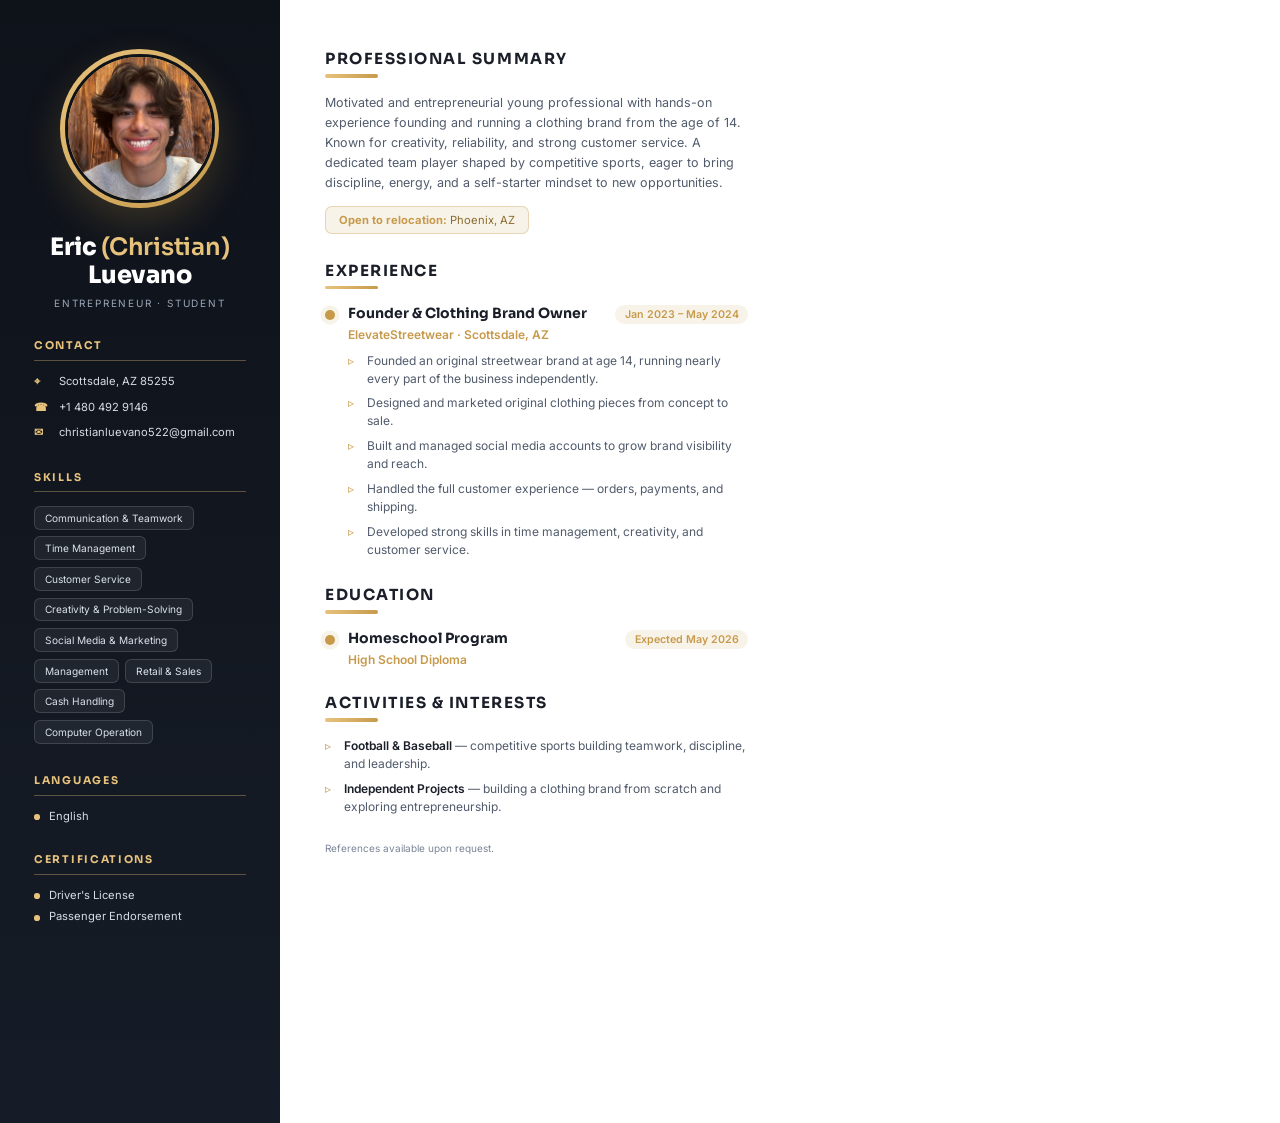
==== resume-print.html @ 26302628 "Publish resume site" ====
<!DOCTYPE html>
<html lang="en">
<head>
<meta charset="UTF-8" />
<title>Eric (Christian) Luevano — Resume</title>
<link rel="preconnect" href="https://fonts.googleapis.com" />
<link rel="preconnect" href="https://fonts.gstatic.com" crossorigin />
<link href="https://fonts.googleapis.com/css2?family=Sora:wght@600;700;800&family=Inter:wght@400;500;600;700&display=swap" rel="stylesheet" />
<style>
  @page { size: A4; margin: 0; }

  :root {
    --ink: #1a1f29;
    --muted: #515b6b;
    --dim: #7a8597;
    --sidebar: #0e1219;
    --sidebar-2: #161c27;
    --accent: #c79a4b;
    --accent-2: #e7c27d;
    --accent-soft: rgba(199, 154, 75, 0.12);
    --line: #e6e9ef;
    --white: #ffffff;
    --cream: #f7f8fa;
  }

  * { margin: 0; padding: 0; box-sizing: border-box; -webkit-print-color-adjust: exact; print-color-adjust: exact; }

  html, body { width: 210mm; height: 297mm; }

  body {
    font-family: 'Inter', sans-serif;
    color: var(--ink);
    -webkit-font-smoothing: antialiased;
    display: grid;
    grid-template-columns: 74mm 1fr;
    background: var(--white);
  }

  h1, h2, h3, .name, .sec-title, .side-title, .job-title { font-family: 'Sora', sans-serif; }

  /* ---------------- Sidebar ---------------- */
  .sidebar {
    background: linear-gradient(180deg, var(--sidebar) 0%, var(--sidebar-2) 100%);
    color: #e9edf3;
    padding: 13mm 9mm;
  }

  .photo-wrap {
    width: 42mm; height: 42mm;
    margin: 0 auto 7mm;
    border-radius: 50%;
    padding: 1.2mm;
    background: linear-gradient(135deg, var(--accent-2), var(--accent));
    box-shadow: 0 4mm 10mm rgba(199,154,75,0.22);
  }
  .photo { width: 100%; height: 100%; border-radius: 50%; object-fit: cover; display: block; border: 1mm solid var(--sidebar); }

  .name { font-size: 18pt; font-weight: 800; line-height: 1.15; color: #fff; text-align: center; letter-spacing: -0.01em; }
  .name span { color: var(--accent-2); font-weight: 600; }
  .tagline { text-align: center; color: #9aa6b8; font-size: 7.5pt; letter-spacing: 0.18em; text-transform: uppercase; margin-top: 2mm; }

  .side-block { margin-top: 8mm; }
  .side-title {
    font-size: 8pt; text-transform: uppercase; letter-spacing: 0.16em;
    color: var(--accent-2); font-weight: 700;
    padding-bottom: 2mm; margin-bottom: 3.5mm;
    border-bottom: 0.3mm solid rgba(231,194,125,0.35);
  }

  .contact { list-style: none; display: flex; flex-direction: column; gap: 2.6mm; }
  .contact li { display: flex; gap: 2.5mm; align-items: flex-start; font-size: 8.4pt; color: #d6dce6; line-height: 1.4; }
  .contact .ico { color: var(--accent-2); flex-shrink: 0; font-weight: 700; width: 4mm; }
  .contact a { color: #d6dce6; text-decoration: none; word-break: break-word; }

  .tags { list-style: none; display: flex; flex-wrap: wrap; gap: 1.8mm; }
  .tags li {
    background: rgba(255,255,255,0.06);
    border: 0.25mm solid rgba(255,255,255,0.14);
    color: #dbe2ec; font-size: 7.6pt; padding: 1.3mm 2.6mm; border-radius: 1.6mm;
  }

  .plain { list-style: none; display: flex; flex-direction: column; gap: 2mm; }
  .plain li { font-size: 8.4pt; color: #d6dce6; padding-left: 4mm; position: relative; }
  .plain li::before { content: ''; position: absolute; left: 0; top: 1.5mm; width: 1.5mm; height: 1.5mm; border-radius: 50%; background: var(--accent-2); }

  /* ---------------- Main ---------------- */
  .main { padding: 13mm 12mm; background: var(--white); }

  .block { margin-bottom: 7mm; }
  .block:last-child { margin-bottom: 0; }

  .sec-title {
    font-size: 11.5pt; font-weight: 700; text-transform: uppercase; letter-spacing: 0.1em;
    color: var(--ink); position: relative; padding-bottom: 2.5mm; margin-bottom: 4mm;
  }
  .sec-title::after { content: ''; position: absolute; left: 0; bottom: 0; width: 14mm; height: 0.9mm; background: linear-gradient(90deg, var(--accent-2), var(--accent)); border-radius: 1mm; }

  .summary { color: var(--muted); font-size: 9.4pt; line-height: 1.6; }
  .relocate {
    display: inline-block; margin-top: 3.5mm; font-size: 8.4pt; color: #8a6a2e;
    background: var(--accent-soft); border: 0.3mm solid rgba(199,154,75,0.35);
    padding: 1.6mm 3.5mm; border-radius: 1.8mm;
  }
  .relocate strong { color: var(--accent); }

  .job { position: relative; padding-left: 6mm; margin-bottom: 5mm; }
  .job:last-child { margin-bottom: 0; }
  .job::before { content: ''; position: absolute; left: 0; top: 1.6mm; width: 2.6mm; height: 2.6mm; border-radius: 50%; background: var(--accent); box-shadow: 0 0 0 1.2mm var(--accent-soft); }
  .job::after { content: ''; position: absolute; left: 1.2mm; top: 5mm; bottom: -5mm; width: 0.25mm; background: var(--line); }
  .job:last-child::after { display: none; }

  .job-head { display: flex; justify-content: space-between; align-items: baseline; gap: 3mm; }
  .job-title { font-size: 10.5pt; font-weight: 700; color: var(--ink); }
  .job-date { font-size: 8pt; color: var(--accent); background: var(--accent-soft); padding: 0.8mm 2.6mm; border-radius: 3mm; white-space: nowrap; font-weight: 600; }
  .job-org { color: var(--accent); font-size: 9pt; font-weight: 600; margin: 0.8mm 0 2.5mm; }

  .bullets { list-style: none; display: flex; flex-direction: column; gap: 1.8mm; }
  .bullets li { position: relative; padding-left: 5mm; font-size: 9pt; color: var(--muted); line-height: 1.5; }
  .bullets li::before { content: '▹'; position: absolute; left: 0; color: var(--accent); }
  .bullets strong { color: var(--ink); font-weight: 600; }

  .foot { margin-top: 6mm; font-size: 7.5pt; color: var(--dim); }
</style>
</head>
<body>
  <aside class="sidebar">
    <div class="photo-wrap"><img class="photo" src="assets/profile.jpg" alt="Eric Luevano" /></div>
    <div class="name">Eric <span>(Christian)</span> Luevano</div>
    <div class="tagline">Entrepreneur · Student</div>

    <div class="side-block">
      <div class="side-title">Contact</div>
      <ul class="contact">
        <li><span class="ico">⌖</span><span>Scottsdale, AZ 85255</span></li>
        <li><span class="ico">☎</span><span>+1 480 492 9146</span></li>
        <li><span class="ico">✉</span><a href="mailto:christianluevano522@gmail.com">christianluevano522@gmail.com</a></li>
      </ul>
    </div>

    <div class="side-block">
      <div class="side-title">Skills</div>
      <ul class="tags">
        <li>Communication &amp; Teamwork</li>
        <li>Time Management</li>
        <li>Customer Service</li>
        <li>Creativity &amp; Problem-Solving</li>
        <li>Social Media &amp; Marketing</li>
        <li>Management</li>
        <li>Retail &amp; Sales</li>
        <li>Cash Handling</li>
        <li>Computer Operation</li>
      </ul>
    </div>

    <div class="side-block">
      <div class="side-title">Languages</div>
      <ul class="plain"><li>English</li></ul>
    </div>

    <div class="side-block">
      <div class="side-title">Certifications</div>
      <ul class="plain">
        <li>Driver's License</li>
        <li>Passenger Endorsement</li>
      </ul>
    </div>
  </aside>

  <main class="main">
    <section class="block">
      <h2 class="sec-title">Professional Summary</h2>
      <p class="summary">
        Motivated and entrepreneurial young professional with hands-on experience founding
        and running a clothing brand from the age of 14. Known for creativity, reliability,
        and strong customer service. A dedicated team player shaped by competitive sports,
        eager to bring discipline, energy, and a self-starter mindset to new opportunities.
      </p>
      <span class="relocate"><strong>Open to relocation:</strong> Phoenix, AZ</span>
    </section>

    <section class="block">
      <h2 class="sec-title">Experience</h2>
      <article class="job">
        <div class="job-head">
          <span class="job-title">Founder &amp; Clothing Brand Owner</span>
          <span class="job-date">Jan 2023 – May 2024</span>
        </div>
        <div class="job-org">ElevateStreetwear · Scottsdale, AZ</div>
        <ul class="bullets">
          <li>Founded an original streetwear brand at age 14, running nearly every part of the business independently.</li>
          <li>Designed and marketed original clothing pieces from concept to sale.</li>
          <li>Built and managed social media accounts to grow brand visibility and reach.</li>
          <li>Handled the full customer experience — orders, payments, and shipping.</li>
          <li>Developed strong skills in time management, creativity, and customer service.</li>
        </ul>
      </article>
    </section>

    <section class="block">
      <h2 class="sec-title">Education</h2>
      <article class="job">
        <div class="job-head">
          <span class="job-title">Homeschool Program</span>
          <span class="job-date">Expected May 2026</span>
        </div>
        <div class="job-org">High School Diploma</div>
      </article>
    </section>

    <section class="block">
      <h2 class="sec-title">Activities &amp; Interests</h2>
      <ul class="bullets">
        <li><strong>Football &amp; Baseball</strong> — competitive sports building teamwork, discipline, and leadership.</li>
        <li><strong>Independent Projects</strong> — building a clothing brand from scratch and exploring entrepreneurship.</li>
      </ul>
    </section>

    <div class="foot">References available upon request.</div>
  </main>
</body>
</html>
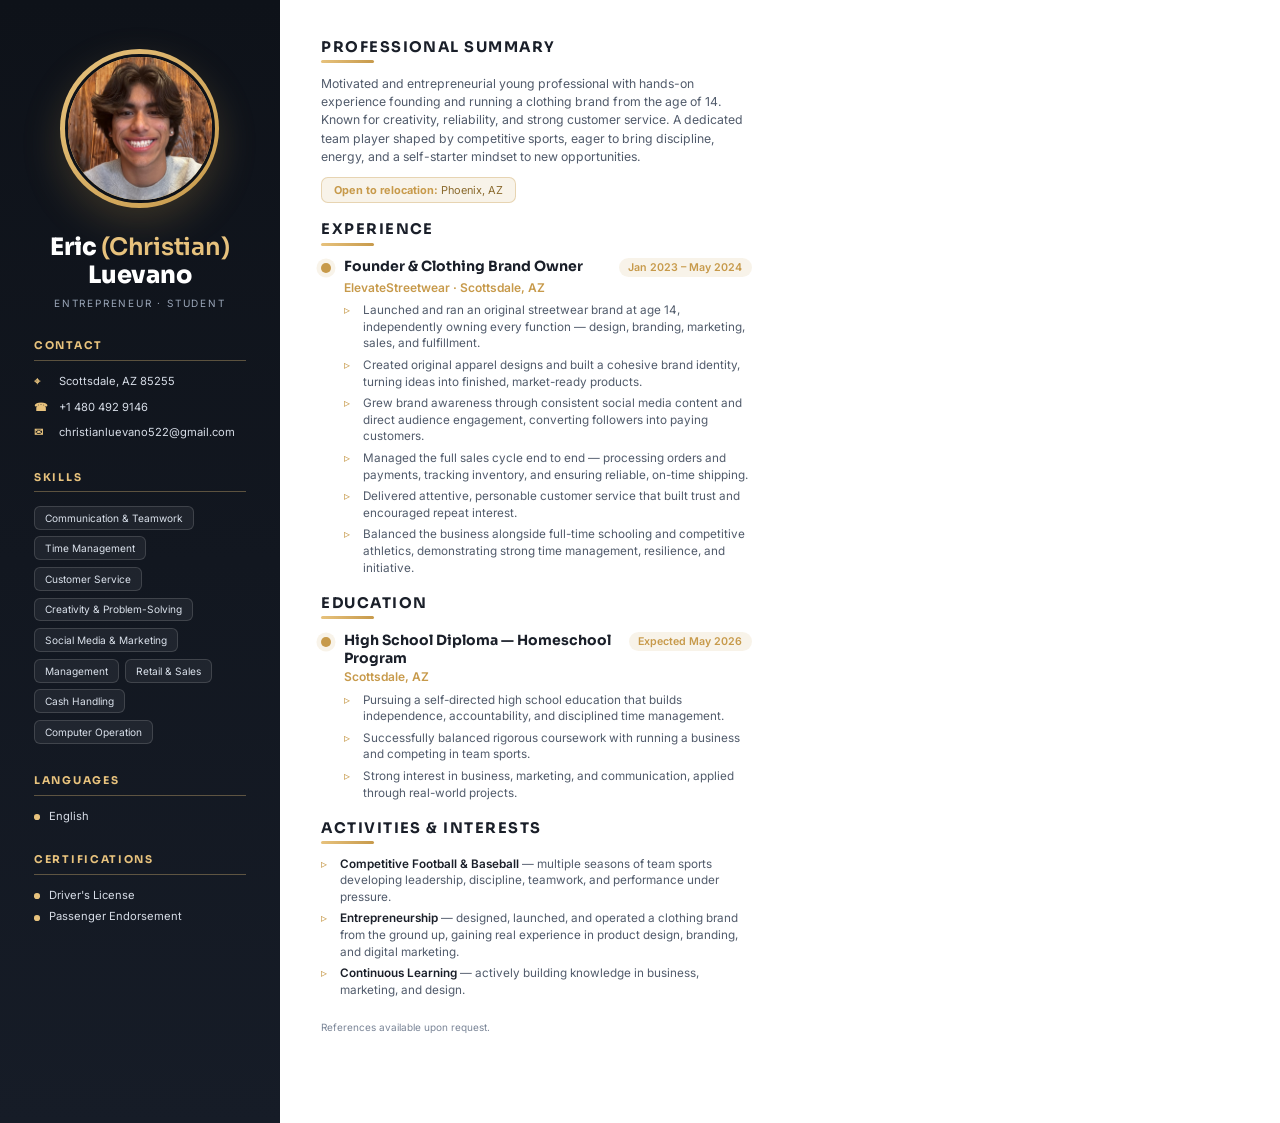
==== commit 938cd6d6: "Expand experience, education & activities; regenerate PDF" ====
--- a/resume-print.html
+++ b/resume-print.html
@@ -84,26 +84,26 @@
   .plain li::before { content: ''; position: absolute; left: 0; top: 1.5mm; width: 1.5mm; height: 1.5mm; border-radius: 50%; background: var(--accent-2); }
 
   /* ---------------- Main ---------------- */
-  .main { padding: 13mm 12mm; background: var(--white); }
-
-  .block { margin-bottom: 7mm; }
+  .main { padding: 10mm 11mm; background: var(--white); }
+
+  .block { margin-bottom: 4.6mm; }
   .block:last-child { margin-bottom: 0; }
 
   .sec-title {
-    font-size: 11.5pt; font-weight: 700; text-transform: uppercase; letter-spacing: 0.1em;
-    color: var(--ink); position: relative; padding-bottom: 2.5mm; margin-bottom: 4mm;
+    font-size: 11pt; font-weight: 700; text-transform: uppercase; letter-spacing: 0.1em;
+    color: var(--ink); position: relative; padding-bottom: 2mm; margin-bottom: 3mm;
   }
   .sec-title::after { content: ''; position: absolute; left: 0; bottom: 0; width: 14mm; height: 0.9mm; background: linear-gradient(90deg, var(--accent-2), var(--accent)); border-radius: 1mm; }
 
-  .summary { color: var(--muted); font-size: 9.4pt; line-height: 1.6; }
+  .summary { color: var(--muted); font-size: 9.2pt; line-height: 1.5; }
   .relocate {
-    display: inline-block; margin-top: 3.5mm; font-size: 8.4pt; color: #8a6a2e;
+    display: inline-block; margin-top: 2.8mm; font-size: 8.2pt; color: #8a6a2e;
     background: var(--accent-soft); border: 0.3mm solid rgba(199,154,75,0.35);
-    padding: 1.6mm 3.5mm; border-radius: 1.8mm;
+    padding: 1.3mm 3.2mm; border-radius: 1.8mm;
   }
   .relocate strong { color: var(--accent); }
 
-  .job { position: relative; padding-left: 6mm; margin-bottom: 5mm; }
+  .job { position: relative; padding-left: 6mm; margin-bottom: 3.8mm; }
   .job:last-child { margin-bottom: 0; }
   .job::before { content: ''; position: absolute; left: 0; top: 1.6mm; width: 2.6mm; height: 2.6mm; border-radius: 50%; background: var(--accent); box-shadow: 0 0 0 1.2mm var(--accent-soft); }
   .job::after { content: ''; position: absolute; left: 1.2mm; top: 5mm; bottom: -5mm; width: 0.25mm; background: var(--line); }
@@ -112,10 +112,10 @@
   .job-head { display: flex; justify-content: space-between; align-items: baseline; gap: 3mm; }
   .job-title { font-size: 10.5pt; font-weight: 700; color: var(--ink); }
   .job-date { font-size: 8pt; color: var(--accent); background: var(--accent-soft); padding: 0.8mm 2.6mm; border-radius: 3mm; white-space: nowrap; font-weight: 600; }
-  .job-org { color: var(--accent); font-size: 9pt; font-weight: 600; margin: 0.8mm 0 2.5mm; }
-
-  .bullets { list-style: none; display: flex; flex-direction: column; gap: 1.8mm; }
-  .bullets li { position: relative; padding-left: 5mm; font-size: 9pt; color: var(--muted); line-height: 1.5; }
+  .job-org { color: var(--accent); font-size: 9pt; font-weight: 600; margin: 0.6mm 0 2mm; }
+
+  .bullets { list-style: none; display: flex; flex-direction: column; gap: 1.3mm; }
+  .bullets li { position: relative; padding-left: 5mm; font-size: 8.8pt; color: var(--muted); line-height: 1.42; }
   .bullets li::before { content: '▹'; position: absolute; left: 0; color: var(--accent); }
   .bullets strong { color: var(--ink); font-weight: 600; }
 
@@ -187,11 +187,12 @@
         </div>
         <div class="job-org">ElevateStreetwear · Scottsdale, AZ</div>
         <ul class="bullets">
-          <li>Founded an original streetwear brand at age 14, running nearly every part of the business independently.</li>
-          <li>Designed and marketed original clothing pieces from concept to sale.</li>
-          <li>Built and managed social media accounts to grow brand visibility and reach.</li>
-          <li>Handled the full customer experience — orders, payments, and shipping.</li>
-          <li>Developed strong skills in time management, creativity, and customer service.</li>
+          <li>Launched and ran an original streetwear brand at age 14, independently owning every function — design, branding, marketing, sales, and fulfillment.</li>
+          <li>Created original apparel designs and built a cohesive brand identity, turning ideas into finished, market-ready products.</li>
+          <li>Grew brand awareness through consistent social media content and direct audience engagement, converting followers into paying customers.</li>
+          <li>Managed the full sales cycle end to end — processing orders and payments, tracking inventory, and ensuring reliable, on-time shipping.</li>
+          <li>Delivered attentive, personable customer service that built trust and encouraged repeat interest.</li>
+          <li>Balanced the business alongside full-time schooling and competitive athletics, demonstrating strong time management, resilience, and initiative.</li>
         </ul>
       </article>
     </section>
@@ -200,18 +201,24 @@
       <h2 class="sec-title">Education</h2>
       <article class="job">
         <div class="job-head">
-          <span class="job-title">Homeschool Program</span>
+          <span class="job-title">High School Diploma — Homeschool Program</span>
           <span class="job-date">Expected May 2026</span>
         </div>
-        <div class="job-org">High School Diploma</div>
+        <div class="job-org">Scottsdale, AZ</div>
+        <ul class="bullets">
+          <li>Pursuing a self-directed high school education that builds independence, accountability, and disciplined time management.</li>
+          <li>Successfully balanced rigorous coursework with running a business and competing in team sports.</li>
+          <li>Strong interest in business, marketing, and communication, applied through real-world projects.</li>
+        </ul>
       </article>
     </section>
 
     <section class="block">
       <h2 class="sec-title">Activities &amp; Interests</h2>
       <ul class="bullets">
-        <li><strong>Football &amp; Baseball</strong> — competitive sports building teamwork, discipline, and leadership.</li>
-        <li><strong>Independent Projects</strong> — building a clothing brand from scratch and exploring entrepreneurship.</li>
+        <li><strong>Competitive Football &amp; Baseball</strong> — multiple seasons of team sports developing leadership, discipline, teamwork, and performance under pressure.</li>
+        <li><strong>Entrepreneurship</strong> — designed, launched, and operated a clothing brand from the ground up, gaining real experience in product design, branding, and digital marketing.</li>
+        <li><strong>Continuous Learning</strong> — actively building knowledge in business, marketing, and design.</li>
       </ul>
     </section>
 
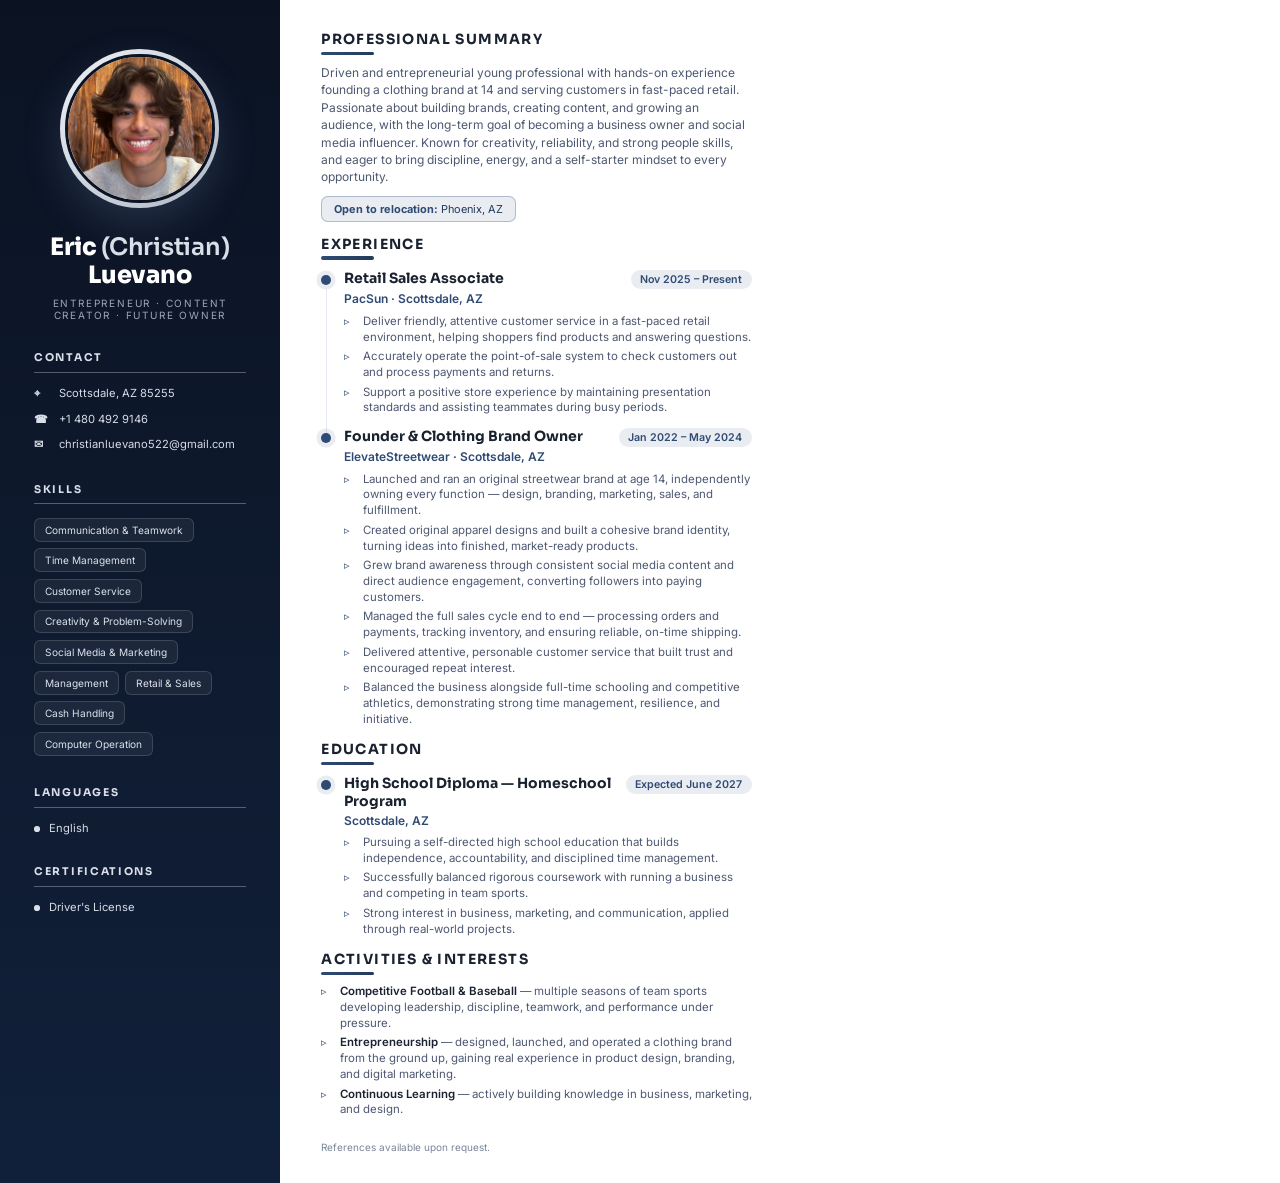
==== commit 3486b8af: "Navy/silver corporate theme; add PacSun role; update dates, grad to June 2027, summary toward busine" ====
--- a/resume-print.html
+++ b/resume-print.html
@@ -10,14 +10,17 @@
   @page { size: A4; margin: 0; }
 
   :root {
-    --ink: #1a1f29;
-    --muted: #515b6b;
+    --ink: #1a2230;
+    --muted: #4d5871;
     --dim: #7a8597;
-    --sidebar: #0e1219;
-    --sidebar-2: #161c27;
-    --accent: #c79a4b;
-    --accent-2: #e7c27d;
-    --accent-soft: rgba(199, 154, 75, 0.12);
+    --sidebar: #0b1322;
+    --sidebar-2: #11203a;
+    /* Navy accent for elements on the white main column */
+    --accent: #2f4a73;
+    --accent-deep: #233a5c;
+    /* Silver accent for elements on the navy sidebar */
+    --silver: #d9dfe9;
+    --accent-soft: rgba(47, 74, 115, 0.10);
     --line: #e6e9ef;
     --white: #ffffff;
     --cream: #f7f8fa;
@@ -50,26 +53,26 @@
     margin: 0 auto 7mm;
     border-radius: 50%;
     padding: 1.2mm;
-    background: linear-gradient(135deg, var(--accent-2), var(--accent));
-    box-shadow: 0 4mm 10mm rgba(199,154,75,0.22);
+    background: linear-gradient(135deg, #eef1f6, #aeb8c6);
+    box-shadow: 0 4mm 10mm rgba(120,140,180,0.22);
   }
   .photo { width: 100%; height: 100%; border-radius: 50%; object-fit: cover; display: block; border: 1mm solid var(--sidebar); }
 
   .name { font-size: 18pt; font-weight: 800; line-height: 1.15; color: #fff; text-align: center; letter-spacing: -0.01em; }
-  .name span { color: var(--accent-2); font-weight: 600; }
+  .name span { color: var(--silver); font-weight: 600; }
   .tagline { text-align: center; color: #9aa6b8; font-size: 7.5pt; letter-spacing: 0.18em; text-transform: uppercase; margin-top: 2mm; }
 
   .side-block { margin-top: 8mm; }
   .side-title {
     font-size: 8pt; text-transform: uppercase; letter-spacing: 0.16em;
-    color: var(--accent-2); font-weight: 700;
+    color: var(--silver); font-weight: 700;
     padding-bottom: 2mm; margin-bottom: 3.5mm;
-    border-bottom: 0.3mm solid rgba(231,194,125,0.35);
+    border-bottom: 0.3mm solid rgba(217,223,233,0.35);
   }
 
   .contact { list-style: none; display: flex; flex-direction: column; gap: 2.6mm; }
   .contact li { display: flex; gap: 2.5mm; align-items: flex-start; font-size: 8.4pt; color: #d6dce6; line-height: 1.4; }
-  .contact .ico { color: var(--accent-2); flex-shrink: 0; font-weight: 700; width: 4mm; }
+  .contact .ico { color: var(--silver); flex-shrink: 0; font-weight: 700; width: 4mm; }
   .contact a { color: #d6dce6; text-decoration: none; word-break: break-word; }
 
   .tags { list-style: none; display: flex; flex-wrap: wrap; gap: 1.8mm; }
@@ -81,29 +84,29 @@
 
   .plain { list-style: none; display: flex; flex-direction: column; gap: 2mm; }
   .plain li { font-size: 8.4pt; color: #d6dce6; padding-left: 4mm; position: relative; }
-  .plain li::before { content: ''; position: absolute; left: 0; top: 1.5mm; width: 1.5mm; height: 1.5mm; border-radius: 50%; background: var(--accent-2); }
+  .plain li::before { content: ''; position: absolute; left: 0; top: 1.5mm; width: 1.5mm; height: 1.5mm; border-radius: 50%; background: var(--silver); }
 
   /* ---------------- Main ---------------- */
-  .main { padding: 10mm 11mm; background: var(--white); }
-
-  .block { margin-bottom: 4.6mm; }
+  .main { padding: 8mm 11mm; background: var(--white); }
+
+  .block { margin-bottom: 3.4mm; }
   .block:last-child { margin-bottom: 0; }
 
   .sec-title {
-    font-size: 11pt; font-weight: 700; text-transform: uppercase; letter-spacing: 0.1em;
-    color: var(--ink); position: relative; padding-bottom: 2mm; margin-bottom: 3mm;
-  }
-  .sec-title::after { content: ''; position: absolute; left: 0; bottom: 0; width: 14mm; height: 0.9mm; background: linear-gradient(90deg, var(--accent-2), var(--accent)); border-radius: 1mm; }
-
-  .summary { color: var(--muted); font-size: 9.2pt; line-height: 1.5; }
+    font-size: 10.5pt; font-weight: 700; text-transform: uppercase; letter-spacing: 0.1em;
+    color: var(--ink); position: relative; padding-bottom: 1.8mm; margin-bottom: 2.4mm;
+  }
+  .sec-title::after { content: ''; position: absolute; left: 0; bottom: 0; width: 14mm; height: 0.9mm; background: linear-gradient(90deg, var(--accent), var(--accent-deep)); border-radius: 1mm; }
+
+  .summary { color: var(--muted); font-size: 9pt; line-height: 1.45; }
   .relocate {
-    display: inline-block; margin-top: 2.8mm; font-size: 8.2pt; color: #8a6a2e;
-    background: var(--accent-soft); border: 0.3mm solid rgba(199,154,75,0.35);
+    display: inline-block; margin-top: 2.8mm; font-size: 8.2pt; color: var(--accent-deep);
+    background: var(--accent-soft); border: 0.3mm solid rgba(47, 74, 115, 0.30);
     padding: 1.3mm 3.2mm; border-radius: 1.8mm;
   }
   .relocate strong { color: var(--accent); }
 
-  .job { position: relative; padding-left: 6mm; margin-bottom: 3.8mm; }
+  .job { position: relative; padding-left: 6mm; margin-bottom: 2.8mm; }
   .job:last-child { margin-bottom: 0; }
   .job::before { content: ''; position: absolute; left: 0; top: 1.6mm; width: 2.6mm; height: 2.6mm; border-radius: 50%; background: var(--accent); box-shadow: 0 0 0 1.2mm var(--accent-soft); }
   .job::after { content: ''; position: absolute; left: 1.2mm; top: 5mm; bottom: -5mm; width: 0.25mm; background: var(--line); }
@@ -114,8 +117,8 @@
   .job-date { font-size: 8pt; color: var(--accent); background: var(--accent-soft); padding: 0.8mm 2.6mm; border-radius: 3mm; white-space: nowrap; font-weight: 600; }
   .job-org { color: var(--accent); font-size: 9pt; font-weight: 600; margin: 0.6mm 0 2mm; }
 
-  .bullets { list-style: none; display: flex; flex-direction: column; gap: 1.3mm; }
-  .bullets li { position: relative; padding-left: 5mm; font-size: 8.8pt; color: var(--muted); line-height: 1.42; }
+  .bullets { list-style: none; display: flex; flex-direction: column; gap: 1mm; }
+  .bullets li { position: relative; padding-left: 5mm; font-size: 8.6pt; color: var(--muted); line-height: 1.38; }
   .bullets li::before { content: '▹'; position: absolute; left: 0; color: var(--accent); }
   .bullets strong { color: var(--ink); font-weight: 600; }
 
@@ -126,7 +129,7 @@
   <aside class="sidebar">
     <div class="photo-wrap"><img class="photo" src="assets/profile.jpg" alt="Eric Luevano" /></div>
     <div class="name">Eric <span>(Christian)</span> Luevano</div>
-    <div class="tagline">Entrepreneur · Student</div>
+    <div class="tagline">Entrepreneur · Content Creator · Future Owner</div>
 
     <div class="side-block">
       <div class="side-title">Contact</div>
@@ -161,7 +164,6 @@
       <div class="side-title">Certifications</div>
       <ul class="plain">
         <li>Driver's License</li>
-        <li>Passenger Endorsement</li>
       </ul>
     </div>
   </aside>
@@ -170,10 +172,12 @@
     <section class="block">
       <h2 class="sec-title">Professional Summary</h2>
       <p class="summary">
-        Motivated and entrepreneurial young professional with hands-on experience founding
-        and running a clothing brand from the age of 14. Known for creativity, reliability,
-        and strong customer service. A dedicated team player shaped by competitive sports,
-        eager to bring discipline, energy, and a self-starter mindset to new opportunities.
+        Driven and entrepreneurial young professional with hands-on experience founding a
+        clothing brand at 14 and serving customers in fast-paced retail. Passionate about
+        building brands, creating content, and growing an audience, with the long-term goal
+        of becoming a business owner and social media influencer. Known for creativity,
+        reliability, and strong people skills, and eager to bring discipline, energy, and a
+        self-starter mindset to every opportunity.
       </p>
       <span class="relocate"><strong>Open to relocation:</strong> Phoenix, AZ</span>
     </section>
@@ -182,8 +186,20 @@
       <h2 class="sec-title">Experience</h2>
       <article class="job">
         <div class="job-head">
+          <span class="job-title">Retail Sales Associate</span>
+          <span class="job-date">Nov 2025 – Present</span>
+        </div>
+        <div class="job-org">PacSun · Scottsdale, AZ</div>
+        <ul class="bullets">
+          <li>Deliver friendly, attentive customer service in a fast-paced retail environment, helping shoppers find products and answering questions.</li>
+          <li>Accurately operate the point-of-sale system to check customers out and process payments and returns.</li>
+          <li>Support a positive store experience by maintaining presentation standards and assisting teammates during busy periods.</li>
+        </ul>
+      </article>
+      <article class="job">
+        <div class="job-head">
           <span class="job-title">Founder &amp; Clothing Brand Owner</span>
-          <span class="job-date">Jan 2023 – May 2024</span>
+          <span class="job-date">Jan 2022 – May 2024</span>
         </div>
         <div class="job-org">ElevateStreetwear · Scottsdale, AZ</div>
         <ul class="bullets">
@@ -202,7 +218,7 @@
       <article class="job">
         <div class="job-head">
           <span class="job-title">High School Diploma — Homeschool Program</span>
-          <span class="job-date">Expected May 2026</span>
+          <span class="job-date">Expected June 2027</span>
         </div>
         <div class="job-org">Scottsdale, AZ</div>
         <ul class="bullets">
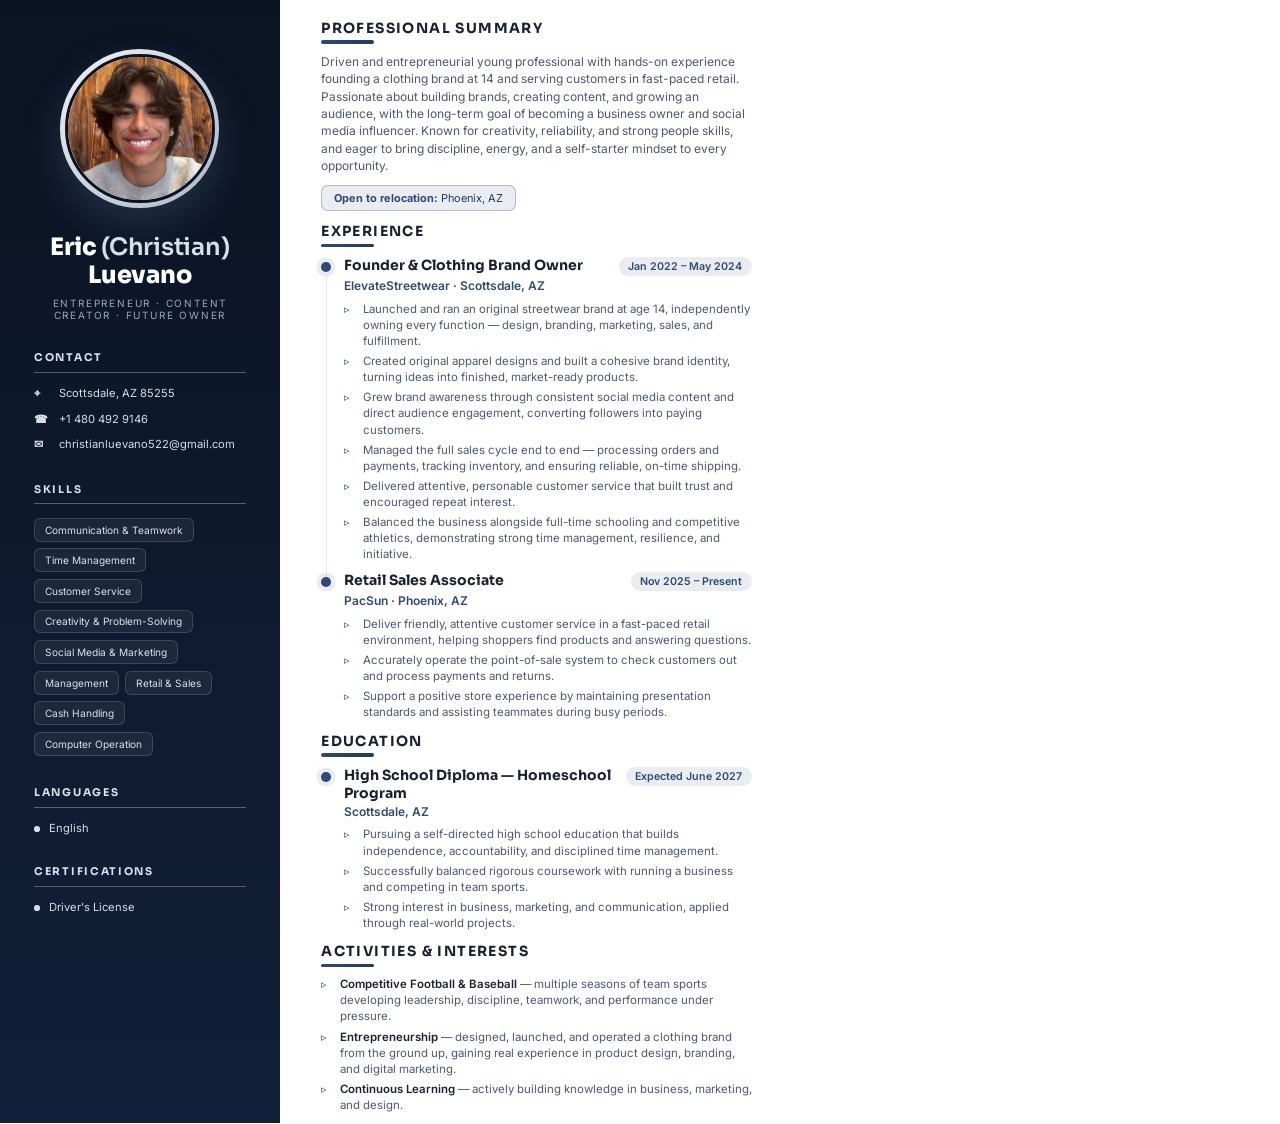
==== commit e97f6d29: "Reorder experience (Clothing Brand Owner first); PacSun location -> Phoenix; fix PDF one-page render" ====
--- a/resume-print.html
+++ b/resume-print.html
@@ -28,7 +28,7 @@
 
   * { margin: 0; padding: 0; box-sizing: border-box; -webkit-print-color-adjust: exact; print-color-adjust: exact; }
 
-  html, body { width: 210mm; height: 297mm; }
+  html, body { width: 210mm; height: 297mm; overflow: hidden; }
 
   body {
     font-family: 'Inter', sans-serif;
@@ -87,9 +87,9 @@
   .plain li::before { content: ''; position: absolute; left: 0; top: 1.5mm; width: 1.5mm; height: 1.5mm; border-radius: 50%; background: var(--silver); }
 
   /* ---------------- Main ---------------- */
-  .main { padding: 8mm 11mm; background: var(--white); }
-
-  .block { margin-bottom: 3.4mm; }
+  .main { padding: 5mm 11mm 3mm; background: var(--white); }
+
+  .block { margin-bottom: 3mm; }
   .block:last-child { margin-bottom: 0; }
 
   .sec-title {
@@ -106,7 +106,7 @@
   }
   .relocate strong { color: var(--accent); }
 
-  .job { position: relative; padding-left: 6mm; margin-bottom: 2.8mm; }
+  .job { position: relative; padding-left: 6mm; margin-bottom: 2.3mm; }
   .job:last-child { margin-bottom: 0; }
   .job::before { content: ''; position: absolute; left: 0; top: 1.6mm; width: 2.6mm; height: 2.6mm; border-radius: 50%; background: var(--accent); box-shadow: 0 0 0 1.2mm var(--accent-soft); }
   .job::after { content: ''; position: absolute; left: 1.2mm; top: 5mm; bottom: -5mm; width: 0.25mm; background: var(--line); }
@@ -117,12 +117,12 @@
   .job-date { font-size: 8pt; color: var(--accent); background: var(--accent-soft); padding: 0.8mm 2.6mm; border-radius: 3mm; white-space: nowrap; font-weight: 600; }
   .job-org { color: var(--accent); font-size: 9pt; font-weight: 600; margin: 0.6mm 0 2mm; }
 
-  .bullets { list-style: none; display: flex; flex-direction: column; gap: 1mm; }
-  .bullets li { position: relative; padding-left: 5mm; font-size: 8.6pt; color: var(--muted); line-height: 1.38; }
+  .bullets { list-style: none; display: flex; flex-direction: column; gap: 1.1mm; }
+  .bullets li { position: relative; padding-left: 5mm; font-size: 8.6pt; color: var(--muted); line-height: 1.4; }
   .bullets li::before { content: '▹'; position: absolute; left: 0; color: var(--accent); }
   .bullets strong { color: var(--ink); font-weight: 600; }
 
-  .foot { margin-top: 6mm; font-size: 7.5pt; color: var(--dim); }
+  .foot { margin-top: 2mm; font-size: 7.5pt; color: var(--dim); }
 </style>
 </head>
 <body>
@@ -184,18 +184,6 @@
 
     <section class="block">
       <h2 class="sec-title">Experience</h2>
-      <article class="job">
-        <div class="job-head">
-          <span class="job-title">Retail Sales Associate</span>
-          <span class="job-date">Nov 2025 – Present</span>
-        </div>
-        <div class="job-org">PacSun · Scottsdale, AZ</div>
-        <ul class="bullets">
-          <li>Deliver friendly, attentive customer service in a fast-paced retail environment, helping shoppers find products and answering questions.</li>
-          <li>Accurately operate the point-of-sale system to check customers out and process payments and returns.</li>
-          <li>Support a positive store experience by maintaining presentation standards and assisting teammates during busy periods.</li>
-        </ul>
-      </article>
       <article class="job">
         <div class="job-head">
           <span class="job-title">Founder &amp; Clothing Brand Owner</span>
@@ -211,6 +199,18 @@
           <li>Balanced the business alongside full-time schooling and competitive athletics, demonstrating strong time management, resilience, and initiative.</li>
         </ul>
       </article>
+      <article class="job">
+        <div class="job-head">
+          <span class="job-title">Retail Sales Associate</span>
+          <span class="job-date">Nov 2025 – Present</span>
+        </div>
+        <div class="job-org">PacSun · Phoenix, AZ</div>
+        <ul class="bullets">
+          <li>Deliver friendly, attentive customer service in a fast-paced retail environment, helping shoppers find products and answering questions.</li>
+          <li>Accurately operate the point-of-sale system to check customers out and process payments and returns.</li>
+          <li>Support a positive store experience by maintaining presentation standards and assisting teammates during busy periods.</li>
+        </ul>
+      </article>
     </section>
 
     <section class="block">
@@ -237,8 +237,6 @@
         <li><strong>Continuous Learning</strong> — actively building knowledge in business, marketing, and design.</li>
       </ul>
     </section>
-
-    <div class="foot">References available upon request.</div>
   </main>
 </body>
 </html>
